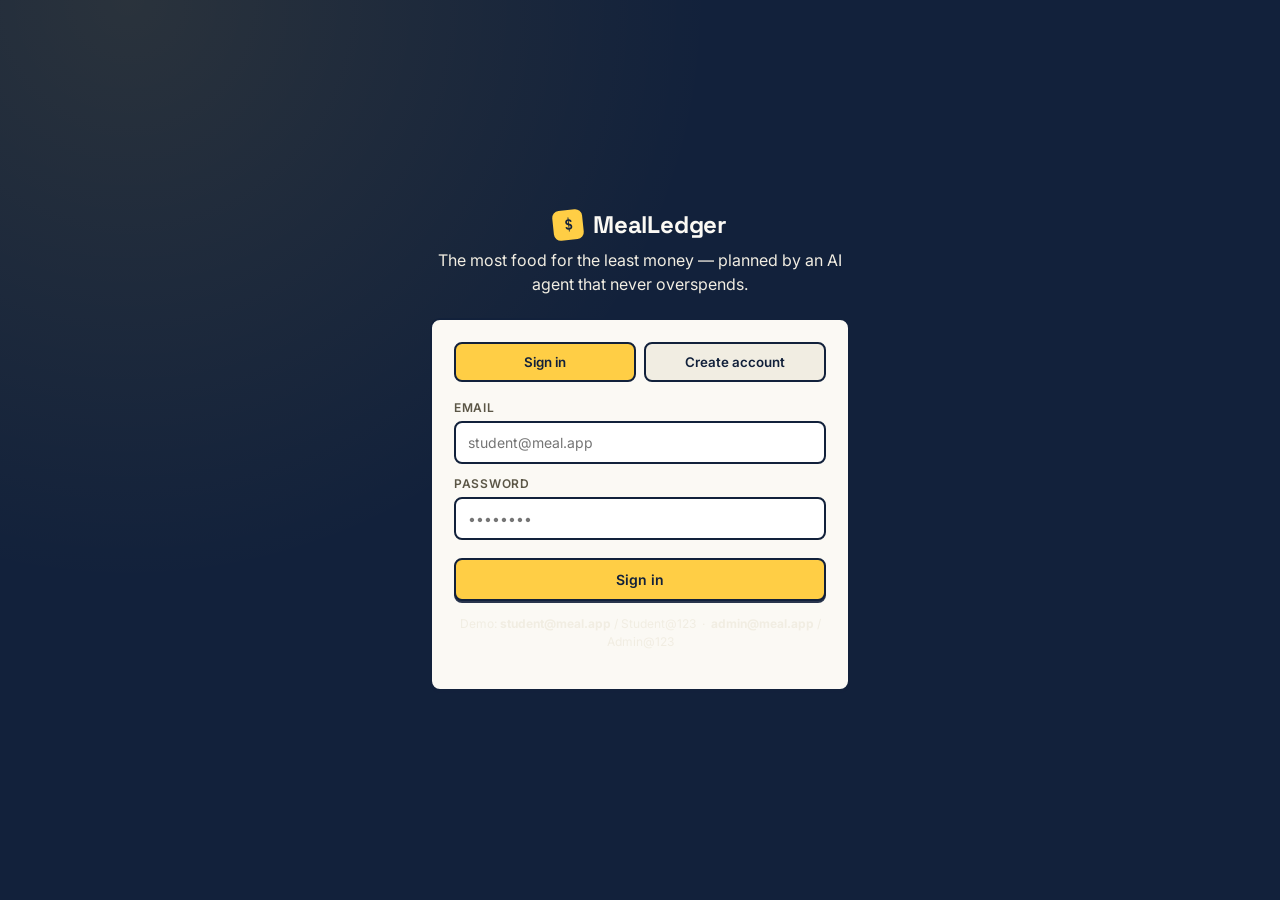
==== frontend/admin.html @ a13f93e9 "Initialize the project" ====
<!DOCTYPE html>
<html lang="en">
<head>
<meta charset="UTF-8">
<meta name="viewport" content="width=device-width, initial-scale=1.0">
<title>Admin — MealLedger</title>
<link rel="stylesheet" href="css/style.css">
</head>
<body>
<div class="app-shell">
  <div class="topbar">
    <div class="brand"><span class="tag">$</span> MealLedger <span class="badge yellow" style="margin-left:8px;">Admin</span></div>
    <div class="topbar-right">
      <span class="user-chip" id="userChip">…</span>
      <button class="btn-ghost" id="logoutBtn">Log out</button>
    </div>
  </div>

  <div class="page">
    <span class="eyebrow">Admin console</span>
    <h1>System overview</h1>
    <p>Manage students, admins, and the food catalog that powers the AI recommendation engine.</p>

    <div class="nav-tabs">
      <a href="#overview" class="active" data-tab="overview">Overview</a>
      <a href="#users" data-tab="users">Users</a>
      <a href="#catalog" data-tab="catalog">Food Catalog</a>
    </div>

    <div id="errorBanner" class="error-banner"></div>

    <!-- OVERVIEW -->
    <section id="tab-overview">
      <div class="grid grid-3" id="statCards">
        <div class="price-tag"><div class="label">Students</div><div class="amount">—</div></div>
        <div class="price-tag"><div class="label">Total spend tracked</div><div class="amount">—</div></div>
        <div class="price-tag"><div class="label">Food catalog size</div><div class="amount">—</div></div>
      </div>
    </section>

    <!-- USERS -->
    <section id="tab-users" style="display:none;">
      <div class="card">
        <div class="section-head">
          <h2>All users</h2>
          <select id="roleFilter" style="width:auto;">
            <option value="">All roles</option>
            <option value="STUDENT">Students</option>
            <option value="ADMIN">Admins</option>
          </select>
        </div>
        <div id="userList"><div class="empty">Loading…</div></div>
      </div>
    </section>

    <!-- CATALOG -->
    <section id="tab-catalog" style="display:none;">
      <div class="card">
        <span class="eyebrow">Feeds the AI Engine</span>
        <h2>Add a food item</h2>
        <form id="foodForm">
          <div class="form-row">
            <div>
              <label for="fName">Name</label>
              <input id="fName" type="text" required>
            </div>
            <div>
              <label for="fCategory">Meal slot</label>
              <select id="fCategory">
                <option value="breakfast">Breakfast</option>
                <option value="lunch">Lunch</option>
                <option value="dinner">Dinner</option>
                <option value="snack">Snack</option>
              </select>
            </div>
          </div>
          <div class="form-row">
            <div>
              <label for="fPrice">Price ($)</label>
              <input id="fPrice" type="number" min="0" step="0.01" required>
            </div>
            <div>
              <label for="fCalories">Calories</label>
              <input id="fCalories" type="number" min="0" required>
            </div>
          </div>
          <label for="fTags">Dietary tags (comma-separated)</label>
          <input id="fTags" type="text" placeholder="vegetarian, vegan, halal">
          <button class="btn block" style="margin-top:14px;" type="submit">Add to catalog</button>
        </form>
      </div>

      <div class="card" style="margin-top:18px;">
        <h2>Catalog</h2>
        <div id="catalogList"><div class="empty">Loading…</div></div>
      </div>
    </section>
  </div>
</div>

<script src="js/api.js"></script>
<script>
  if (!requireAuth('ADMIN')) { throw new Error('redirecting'); }
  const user = Auth.getUser();
  document.getElementById('userChip').textContent = `${user.name} · Admin`;

  document.getElementById('logoutBtn').addEventListener('click', () => {
    Auth.clear();
    window.location.href = 'index.html';
  });

  const tabs = document.querySelectorAll('.nav-tabs a');
  tabs.forEach((t) => t.addEventListener('click', (e) => {
    e.preventDefault();
    tabs.forEach((x) => x.classList.remove('active'));
    t.classList.add('active');
    document.querySelectorAll('.page section').forEach((s) => { s.style.display = 'none'; });
    document.getElementById(`tab-${t.dataset.tab}`).style.display = 'block';
    if (t.dataset.tab === 'users') loadUsers();
    if (t.dataset.tab === 'catalog') loadCatalog();
  }));

  function escapeHtml(str) {
    const div = document.createElement('div');
    div.textContent = str == null ? '' : String(str);
    return div.innerHTML;
  }

  async function loadOverview() {
    try {
      const data = await Api.adminDashboard();
      const studentCount = (data.userCounts.find((u) => u.role === 'STUDENT') || {}).count || 0;
      const cards = document.querySelectorAll('#statCards .price-tag .amount');
      cards[0].textContent = studentCount;
      cards[1].textContent = money(data.totalStudentSpend);
      cards[2].textContent = data.foodCatalogSize;
    } catch (err) {
      showError('errorBanner', err.message);
    }
  }

  async function loadUsers() {
    const el = document.getElementById('userList');
    el.innerHTML = '<div class="empty">Loading…</div>';
    try {
      const role = document.getElementById('roleFilter').value;
      const { users } = await Api.adminUsers(role);
      if (!users.length) { el.innerHTML = '<div class="empty">No users found.</div>'; return; }
      el.innerHTML = users.map((u) => `
        <div class="meal-item">
          <div>
            <div class="name">${escapeHtml(u.name)} <span class="badge" style="margin-left:6px;">${u.role}</span></div>
            <div class="meta">${escapeHtml(u.email)}${u.role === 'STUDENT' ? ` · budget ${money(u.budgetLimit)} · ${escapeHtml(u.dietaryPreference || 'none')}` : ''}</div>
          </div>
          <button class="btn danger" data-id="${u.userId}" style="padding:6px 12px; font-size:12px;">Remove</button>
        </div>`).join('');
      el.querySelectorAll('button[data-id]').forEach((btn) => {
        btn.addEventListener('click', async () => {
          if (!confirm('Remove this user? This cannot be undone.')) return;
          try {
            await Api.adminDeleteUser(btn.dataset.id);
            showToast('User removed.');
            loadUsers();
            loadOverview();
          } catch (err) {
            showError('errorBanner', err.message);
          }
        });
      });
    } catch (err) {
      showError('errorBanner', err.message);
    }
  }
  document.getElementById('roleFilter').addEventListener('change', loadUsers);

  async function loadCatalog() {
    const el = document.getElementById('catalogList');
    el.innerHTML = '<div class="empty">Loading…</div>';
    try {
      const { foodItems } = await Api.adminListFoodItems();
      if (!foodItems.length) { el.innerHTML = '<div class="empty">No food items yet.</div>'; return; }
      el.innerHTML = foodItems.map((f) => `
        <div class="meal-item">
          <div>
            <div class="name">${escapeHtml(f.name)} <span class="badge" style="margin-left:6px;">${f.category}</span></div>
            <div class="meta">${f.calories} kcal · ${(f.dietaryTags || []).join(', ') || 'no tags'}</div>
          </div>
          <div style="display:flex; align-items:center; gap:8px;">
            <span class="price">${money(f.price)}</span>
            <button class="btn danger" data-id="${f.itemId}" style="padding:6px 12px; font-size:12px;">Delete</button>
          </div>
        </div>`).join('');
      el.querySelectorAll('button[data-id]').forEach((btn) => {
        btn.addEventListener('click', async () => {
          if (!confirm('Delete this food item from the catalog?')) return;
          try {
            await Api.adminDeleteFoodItem(btn.dataset.id);
            showToast('Food item removed.');
            loadCatalog();
            loadOverview();
          } catch (err) {
            showError('errorBanner', err.message);
          }
        });
      });
    } catch (err) {
      showError('errorBanner', err.message);
    }
  }

  document.getElementById('foodForm').addEventListener('submit', async (e) => {
    e.preventDefault();
    showError('errorBanner', null);
    try {
      const tags = document.getElementById('fTags').value
        .split(',').map((t) => t.trim()).filter(Boolean);
      await Api.adminCreateFoodItem({
        name: document.getElementById('fName').value.trim(),
        price: Number(document.getElementById('fPrice').value),
        calories: Number(document.getElementById('fCalories').value),
        category: document.getElementById('fCategory').value,
        dietaryTags: tags,
      });
      document.getElementById('foodForm').reset();
      showToast('Food item added.');
      loadCatalog();
      loadOverview();
    } catch (err) {
      showError('errorBanner', err.message);
    }
  });

  loadOverview();
</script>
</body>
</html>
---- frontend/css/style.css ----
/* =========================================================
   Student Meal & Budget Planner — Design System
   Theme: "Price Tag Ledger" — grocery price-tags + receipt
   ticker tape, built around the actual subject matter: cheap
   eats and tight budgets.
   ========================================================= */

@import url('https://fonts.googleapis.com/css2?family=Space+Grotesk:wght@500;600;700&family=Inter:wght@400;500;600&family=JetBrains+Mono:wght@500;700&display=swap');

:root{
  --ink:        #12213B;
  --ink-soft:   #2A3B5C;
  --paper:      #FBF9F4;
  --paper-dim:  #F1EDE2;
  --yellow:     #FFCE45;
  --yellow-dk:  #E8AE12;
  --green:      #0E9F6E;
  --green-dim:  #D9F2E6;
  --red:        #E14B4B;
  --red-dim:    #FBE3E3;
  --line:       #D9D3C2;
  --shadow:     0 2px 0 rgba(18,33,59,0.9);
  --shadow-lg:  0 6px 0 rgba(18,33,59,0.9);
  --radius:     10px;
  --font-display: 'Space Grotesk', sans-serif;
  --font-body:    'Inter', sans-serif;
  --font-mono:    'JetBrains Mono', monospace;
}

*{ box-sizing: border-box; }
html,body{ height:100%; }
body{
  margin:0;
  font-family: var(--font-body);
  background: var(--ink);
  color: var(--ink);
  -webkit-font-smoothing: antialiased;
}

/* ---------- layout shell ---------- */
.app-shell{
  min-height:100vh;
  background:
    radial-gradient(circle at 10% 0%, rgba(255,206,69,0.10), transparent 40%),
    var(--ink);
}

.topbar{
  display:flex; align-items:center; justify-content:space-between;
  padding: 18px 28px;
  border-bottom: 1px solid rgba(255,255,255,0.08);
}
.brand{
  display:flex; align-items:center; gap:10px;
  font-family: var(--font-display);
  font-weight:700; font-size:19px; color: var(--paper);
  letter-spacing:-0.01em;
}
.brand .tag{
  display:inline-flex; align-items:center; justify-content:center;
  width:30px;height:30px; border-radius:7px;
  background: var(--yellow); color: var(--ink);
  font-family: var(--font-mono); font-weight:700; font-size:14px;
  transform: rotate(-6deg);
}
.topbar-right{ display:flex; align-items:center; gap:14px; }
.user-chip{
  font-family: var(--font-mono); font-size:13px; color: var(--paper-dim);
  background: rgba(255,255,255,0.06);
  padding:7px 12px; border-radius:20px;
}
.btn-ghost{
  background:transparent; border:1px solid rgba(255,255,255,0.25);
  color: var(--paper); padding:8px 14px; border-radius:20px;
  font-family: var(--font-body); font-size:13px; font-weight:600;
  cursor:pointer;
}
.btn-ghost:hover{ border-color: var(--yellow); color: var(--yellow); }

.page{
  max-width: 1080px; margin: 0 auto; padding: 32px 24px 80px;
}

/* ---------- typography ---------- */
h1,h2,h3{ font-family: var(--font-display); color: var(--paper); margin:0 0 6px; }
h1{ font-size:30px; letter-spacing:-0.01em; }
h2{ font-size:20px; }
p{ color: var(--paper-dim); line-height:1.5; margin:0 0 16px; }
.eyebrow{
  font-family: var(--font-mono); font-size:11px; letter-spacing:0.14em;
  text-transform:uppercase; color: var(--yellow); margin-bottom:8px; display:block;
}

/* ---------- cards (price-tag style) ---------- */
.card{
  background: var(--paper);
  border-radius: var(--radius);
  padding: 22px;
  box-shadow: var(--shadow);
  border: 2px solid var(--ink);
  position:relative;
}
.card + .card{ margin-top:18px; }
.grid{ display:grid; gap:18px; }
.grid-2{ grid-template-columns: 1fr 1fr; }
.grid-3{ grid-template-columns: repeat(3, 1fr); }
@media (max-width: 780px){
  .grid-2, .grid-3{ grid-template-columns: 1fr; }
}

/* price tag corner notch */
.price-tag{
  position:relative;
  background: var(--paper);
  border:2px solid var(--ink);
  border-radius: var(--radius);
  padding: 18px 18px 16px;
  box-shadow: var(--shadow);
}
.price-tag::before{
  content:'';
  position:absolute; top:14px; right:-8px;
  width:14px;height:14px; border-radius:50%;
  background: var(--ink); border:2px solid var(--paper);
}
.price-tag .amount{
  font-family: var(--font-mono); font-weight:700; font-size:26px; color: var(--ink);
}
.price-tag .label{
  font-size:12px; color:#5b5646; text-transform:uppercase; letter-spacing:0.08em;
  font-weight:600; margin-top:2px;
}

/* ---------- ticket / receipt strip (signature element) ---------- */
.ticket{
  background: var(--paper);
  border-radius: var(--radius);
  border: 2px solid var(--ink);
  padding: 20px 22px;
  box-shadow: var(--shadow-lg);
  position: relative;
}
.ticket::after{
  content:'';
  position:absolute; left:0; right:0; bottom:-11px;
  height:22px;
  background:
    radial-gradient(circle at 10px 0, transparent 9px, var(--ink) 9.5px) top/22px 22px repeat-x;
}
.ticket-row{
  display:flex; justify-content:space-between; align-items:center;
  font-family: var(--font-mono); font-size:14px; color: var(--ink);
  padding:6px 0; border-bottom: 1px dashed var(--line);
}
.ticket-row:last-child{ border-bottom:none; }
.ticket-row .k{ color:#6b6656; }
.ticket-row .v{ font-weight:700; }
.ticket-total{
  display:flex; justify-content:space-between; align-items:baseline;
  margin-top:10px; padding-top:10px; border-top:2px solid var(--ink);
  font-family: var(--font-mono);
}
.ticket-total .k{ font-size:13px; text-transform:uppercase; letter-spacing:0.08em; color:#6b6656; }
.ticket-total .v{ font-size:24px; font-weight:700; color: var(--ink); }

/* budget gauge */
.gauge{
  height:14px; border-radius:8px; background: var(--paper-dim);
  border: 2px solid var(--ink); overflow:hidden; margin: 10px 0 4px;
}
.gauge-fill{ height:100%; background: var(--green); transition: width .4s ease; }
.gauge-fill.warn{ background: var(--yellow-dk); }
.gauge-fill.danger{ background: var(--red); }

/* ---------- buttons / forms ---------- */
.btn{
  font-family: var(--font-body); font-weight:600; font-size:14px;
  padding: 11px 20px; border-radius: 8px; border: 2px solid var(--ink);
  background: var(--yellow); color: var(--ink); cursor:pointer;
  box-shadow: var(--shadow);
}
.btn:hover{ transform: translateY(1px); box-shadow: 0 1px 0 rgba(18,33,59,0.9); }
.btn:active{ transform: translateY(2px); box-shadow:none; }
.btn.secondary{ background: var(--paper); }
.btn.danger{ background: var(--red); color:#fff; }
.btn.block{ width:100%; }
.btn:disabled{ opacity:.5; cursor:not-allowed; }

label{ display:block; font-size:12px; font-weight:600; color:#5b5646; margin: 12px 0 6px; text-transform:uppercase; letter-spacing:0.06em; }
input, select, textarea{
  width:100%; padding:11px 12px; border-radius:8px; border:2px solid var(--ink);
  font-family: var(--font-body); font-size:14px; background:#fff; color: var(--ink);
}
input:focus, select:focus, textarea:focus{ outline:3px solid var(--yellow); outline-offset:1px; }

.form-row{ display:flex; gap:12px; }
.form-row > *{ flex:1; }

/* ---------- misc ---------- */
.badge{
  display:inline-flex; align-items:center; font-family: var(--font-mono);
  font-size:11px; font-weight:700; padding:3px 9px; border-radius:12px;
  background: var(--paper-dim); border:1px solid var(--line); color:#5b5646;
  text-transform:uppercase;
}
.badge.green{ background: var(--green-dim); color:#0a6b4a; border-color:transparent; }
.badge.yellow{ background: #FFF3D2; color:#7a5b06; border-color:transparent; }

.meal-item{
  display:flex; justify-content:space-between; align-items:center;
  padding:10px 0; border-bottom:1px dashed var(--line);
}
.meal-item:last-child{ border-bottom:none; }
.meal-item .name{ font-weight:600; color: var(--ink); }
.meal-item .meta{ font-size:12px; color:#6b6656; font-family:var(--font-mono); }
.meal-item .price{ font-family: var(--font-mono); font-weight:700; color: var(--ink); }

.empty{
  text-align:center; padding: 30px 10px; color:#6b6656;
  font-family: var(--font-mono); font-size:13px;
}

.error-banner{
  background: var(--red-dim); border:2px solid var(--red); color:#8a1f1f;
  padding:10px 14px; border-radius:8px; font-size:13px; margin-bottom:14px;
  font-weight:600; display:none;
}
.error-banner.show{ display:block; }

.toast{
  position: fixed; bottom: 24px; right: 24px;
  background: var(--ink); color: var(--paper);
  border: 2px solid var(--yellow);
  padding: 12px 18px; border-radius: 8px;
  font-family: var(--font-mono); font-size:13px;
  box-shadow: var(--shadow-lg);
  transform: translateY(20px); opacity:0; pointer-events:none;
  transition: all .25s ease;
  max-width: 320px; z-index: 999;
}
.toast.show{ transform: translateY(0); opacity:1; }

.auth-wrap{
  min-height:100vh; display:flex; align-items:center; justify-content:center;
  padding: 24px;
}
.auth-card{ width:100%; max-width:420px; }
.auth-tabs{ display:flex; gap:8px; margin-bottom:18px; }
.auth-tabs button{
  flex:1; padding:10px; border-radius:8px; border:2px solid var(--ink);
  background: var(--paper-dim); font-family: var(--font-body); font-weight:600;
  cursor:pointer; color:var(--ink);
}
.auth-tabs button.active{ background: var(--yellow); }

.nav-tabs{ display:flex; gap:8px; margin-bottom: 22px; flex-wrap:wrap; }
.nav-tabs a{
  text-decoration:none; font-family: var(--font-mono); font-size:12px;
  padding:8px 14px; border-radius:20px; color: var(--paper-dim);
  border:1px solid rgba(255,255,255,0.18);
}
.nav-tabs a.active{ background: var(--yellow); color: var(--ink); border-color: transparent; font-weight:700; }

.section-head{ display:flex; justify-content:space-between; align-items:flex-end; margin-bottom:14px; }

.spinner{
  width:16px; height:16px; border-radius:50%;
  border:2px solid rgba(18,33,59,0.25); border-top-color: var(--ink);
  animation: spin .7s linear infinite; display:inline-block; vertical-align:-3px; margin-right:6px;
}
@keyframes spin{ to{ transform: rotate(360deg); } }
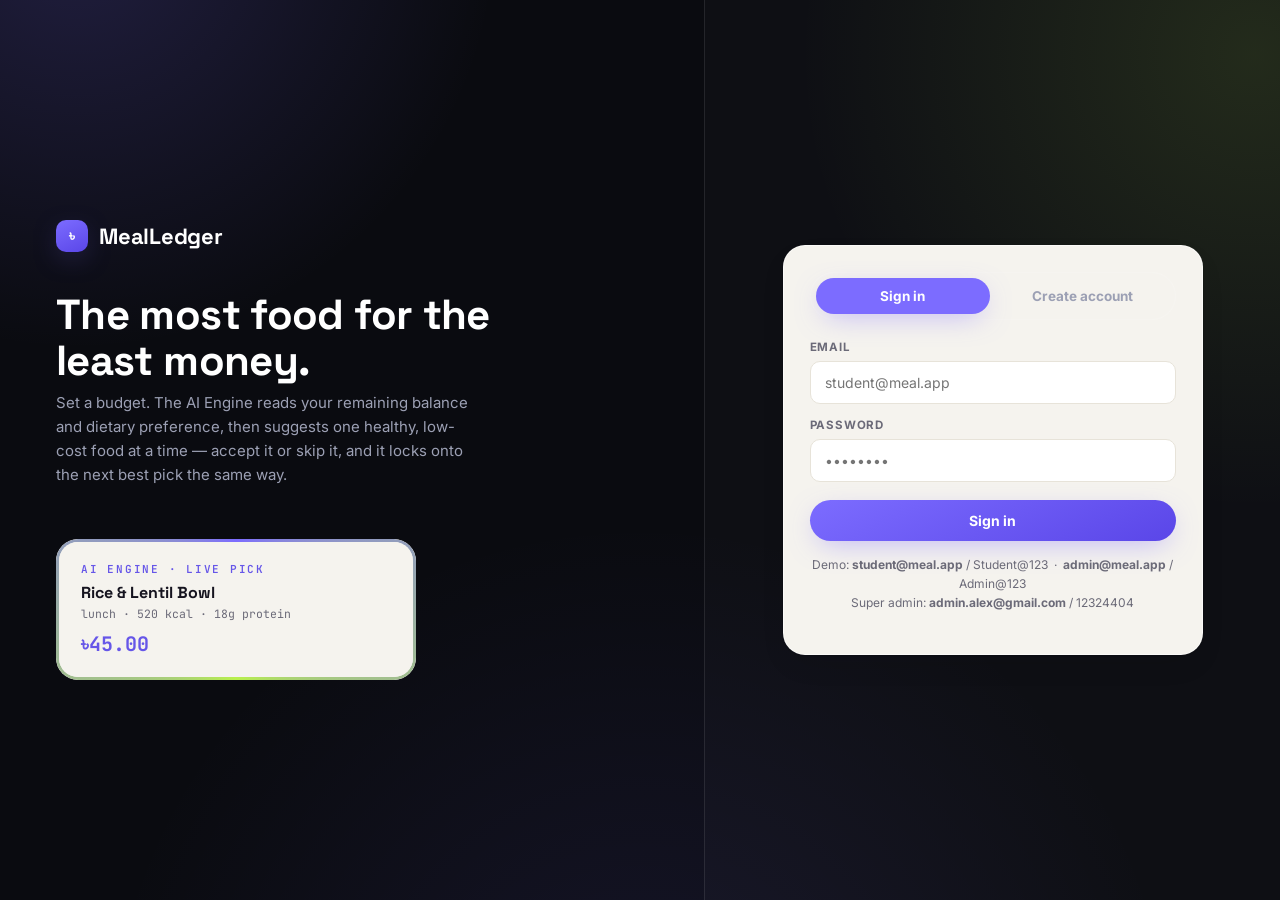
==== commit 3d3c612a: "update the frontend" ====
--- a/frontend/admin.html
+++ b/frontend/admin.html
@@ -9,7 +9,7 @@
 <body>
 <div class="app-shell">
   <div class="topbar">
-    <div class="brand"><span class="tag">$</span> MealLedger <span class="badge yellow" style="margin-left:8px;">Admin</span></div>
+    <div class="brand"><span class="tag">৳</span> MealLedger <span class="badge yellow" style="margin-left:8px;">Admin</span></div>
     <div class="topbar-right">
       <span class="user-chip" id="userChip">…</span>
       <button class="btn-ghost" id="logoutBtn">Log out</button>
@@ -23,8 +23,10 @@
 
     <div class="nav-tabs">
       <a href="#overview" class="active" data-tab="overview">Overview</a>
+      <a href="#approvals" data-tab="approvals">Approvals <span class="badge yellow" id="pendingBadge" style="display:none;"></span></a>
       <a href="#users" data-tab="users">Users</a>
       <a href="#catalog" data-tab="catalog">Food Catalog</a>
+      <a href="#mealplans" data-tab="mealplans">Meal Plans</a>
     </div>
 
     <div id="errorBanner" class="error-banner"></div>
@@ -35,6 +37,25 @@
         <div class="price-tag"><div class="label">Students</div><div class="amount">—</div></div>
         <div class="price-tag"><div class="label">Total spend tracked</div><div class="amount">—</div></div>
         <div class="price-tag"><div class="label">Food catalog size</div><div class="amount">—</div></div>
+      </div>
+      <div class="grid grid-2" style="margin-top:18px;">
+        <div class="price-tag"><div class="label">Meal plans saved</div><div class="amount" id="statMealPlans">—</div></div>
+        <div class="price-tag"><div class="label">Pending approvals</div><div class="amount" id="statPending">—</div></div>
+      </div>
+      <div class="card" style="margin-top:18px;">
+        <span class="eyebrow">Approval requests &amp; alerts</span>
+        <h2>Recent notifications</h2>
+        <div id="adminNotifList"><div class="empty">Loading…</div></div>
+      </div>
+    </section>
+
+    <!-- APPROVALS -->
+    <section id="tab-approvals" style="display:none;">
+      <div class="card">
+        <span class="eyebrow">Account approval</span>
+        <h2>Pending signups</h2>
+        <p id="approvalsNote">Approve or reject new Student and Admin accounts before they can sign in.</p>
+        <div id="approvalsList"><div class="empty">Loading…</div></div>
       </div>
     </section>
 
@@ -95,6 +116,16 @@
         <div id="catalogList"><div class="empty">Loading…</div></div>
       </div>
     </section>
+
+    <!-- MEAL PLANS -->
+    <section id="tab-mealplans" style="display:none;">
+      <div class="card">
+        <span class="eyebrow">Admin—MealPlan</span>
+        <h2>All saved meal plans</h2>
+        <p>System-wide visibility into every meal plan students have built with the AI Engine, most recent first.</p>
+        <div id="mealPlansList"><div class="empty">Loading…</div></div>
+      </div>
+    </section>
   </div>
 </div>
 
@@ -118,6 +149,7 @@
     document.getElementById(`tab-${t.dataset.tab}`).style.display = 'block';
     if (t.dataset.tab === 'users') loadUsers();
     if (t.dataset.tab === 'catalog') loadCatalog();
+    if (t.dataset.tab === 'mealplans') loadMealPlans();
   }));
 
   function escapeHtml(str) {
@@ -129,11 +161,33 @@
   async function loadOverview() {
     try {
       const data = await Api.adminDashboard();
-      const studentCount = (data.userCounts.find((u) => u.role === 'STUDENT') || {}).count || 0;
       const cards = document.querySelectorAll('#statCards .price-tag .amount');
-      cards[0].textContent = studentCount;
+      cards[0].textContent = data.studentCount;
       cards[1].textContent = money(data.totalStudentSpend);
       cards[2].textContent = data.foodCatalogSize;
+      document.getElementById('statMealPlans').textContent = data.mealPlanCount;
+      document.getElementById('statPending').textContent = data.pendingApprovals;
+      const pendingBadge = document.getElementById('pendingBadge');
+      if (data.pendingApprovals > 0) {
+        pendingBadge.textContent = data.pendingApprovals;
+        pendingBadge.style.display = 'inline-flex';
+      } else {
+        pendingBadge.style.display = 'none';
+      }
+    } catch (err) {
+      showError('errorBanner', err.message);
+    }
+    try {
+      const { notifications } = await Api.adminNotifications();
+      const el = document.getElementById('adminNotifList');
+      if (!notifications.length) { el.innerHTML = '<div class="empty">No notifications yet.</div>'; return; }
+      el.innerHTML = notifications.slice(0, 10).map((n) => `
+        <div class="meal-item">
+          <div>
+            <div class="name">${escapeHtml(n.message)}</div>
+            <span class="meta">${new Date(n.createdAt).toLocaleString()}</span>
+          </div>
+        </div>`).join('');
     } catch (err) {
       showError('errorBanner', err.message);
     }
@@ -230,6 +284,25 @@
     }
   });
 
+  async function loadMealPlans() {
+    const el = document.getElementById('mealPlansList');
+    el.innerHTML = '<div class="empty">Loading…</div>';
+    try {
+      const { mealPlans } = await Api.adminListMealPlans();
+      if (!mealPlans.length) { el.innerHTML = '<div class="empty">No meal plans saved yet.</div>'; return; }
+      el.innerHTML = mealPlans.map((p) => `
+        <div class="meal-item">
+          <div>
+            <div class="name">${escapeHtml(p.studentName)} <span class="badge" style="margin-left:6px;">${new Date(p.planDate).toLocaleDateString()}</span></div>
+            <div class="meta">${escapeHtml(p.studentEmail)} · ${Number(p.totalCalories)} kcal</div>
+          </div>
+          <span class="price">${money(p.totalCost)}</span>
+        </div>`).join('');
+    } catch (err) {
+      showError('errorBanner', err.message);
+    }
+  }
+
   loadOverview();
 </script>
 </body>
--- a/frontend/css/style.css
+++ b/frontend/css/style.css
@@ -1,30 +1,59 @@
 /* =========================================================
-   Student Meal & Budget Planner — Design System
-   Theme: "Price Tag Ledger" — grocery price-tags + receipt
-   ticker tape, built around the actual subject matter: cheap
-   eats and tight budgets.
+   Student Meal & Budget Planner — Design System v3 "Signal"
+   Theme: an AI food agent reading a live signal off your
+   budget and the catalog, then locking onto the best pick.
+   Deep near-black base, warm paper content cards, a violet
+   "AI signal" accent paired with a lime "fresh/positive"
+   accent (deliberately not the terracotta/cream or single
+   acid-accent defaults). Signature: the AI suggestion card's
+   animated scanning ring — a rotating gradient border that
+   represents the engine actively evaluating the catalog,
+   settling into a steady glow once it locks onto a pick.
    ========================================================= */
 
-@import url('https://fonts.googleapis.com/css2?family=Space+Grotesk:wght@500;600;700&family=Inter:wght@400;500;600&family=JetBrains+Mono:wght@500;700&display=swap');
+@import url('https://fonts.googleapis.com/css2?family=Space+Grotesk:wght@500;600;700&family=Inter:wght@400;500;600;700;800&family=JetBrains+Mono:wght@500;600;700&display=swap');
 
 :root{
-  --ink:        #12213B;
-  --ink-soft:   #2A3B5C;
-  --paper:      #FBF9F4;
-  --paper-dim:  #F1EDE2;
-  --yellow:     #FFCE45;
-  --yellow-dk:  #E8AE12;
-  --green:      #0E9F6E;
-  --green-dim:  #D9F2E6;
-  --red:        #E14B4B;
-  --red-dim:    #FBE3E3;
-  --line:       #D9D3C2;
-  --shadow:     0 2px 0 rgba(18,33,59,0.9);
-  --shadow-lg:  0 6px 0 rgba(18,33,59,0.9);
-  --radius:     10px;
+  --void:       #0A0B10;
+  --void-raise: #14151E;
+  --void-raise2:#1C1E2A;
+  --void-line:  rgba(255,255,255,0.09);
+
+  --paper:      #F5F3EE;
+  --paper-dim:  #E7E3D9;
+  --ink-text:   #16141F;
+  --text-muted: #6B6A78;
+
+  --violet:      #7C6CFF;
+  --violet-dim:  #7C6CFF22;
+  --violet-text: #6656E8;
+  --lime:        #B8F04C;
+  --lime-dim:    #B8F04C22;
+  --lime-text:   #5A8A0E;
+  --coral:       #FF6B6B;
+  --coral-dim:   #FF6B6B22;
+  --amber:       #F2A93B;
+  --amber-dim:   #F2A93B22;
+  --red:         #E5484D;
+  --red-dim:     #E5484D22;
+
+  --fog:        #9CA0B4;
+
+  --radius-sm:  10px;
+  --radius:     16px;
+  --radius-lg:  22px;
+
+  --shadow-card:  0 1px 2px rgba(8,7,16,0.04), 0 12px 32px -12px rgba(8,7,16,0.18);
+  --shadow-raise: 0 1px 2px rgba(8,7,16,0.05), 0 24px 48px -18px rgba(8,7,16,0.28);
+  --shadow-glow-violet: 0 8px 28px -8px rgba(124,108,255,0.5);
+  --shadow-glow-lime:   0 8px 24px -8px rgba(184,240,76,0.35);
+  --shadow-glow-coral:  0 8px 28px -8px rgba(255,107,107,0.4);
+
   --font-display: 'Space Grotesk', sans-serif;
   --font-body:    'Inter', sans-serif;
   --font-mono:    'JetBrains Mono', monospace;
+
+  --ease: cubic-bezier(0.16, 1, 0.3, 1);
 }
 
 *{ box-sizing: border-box; }
@@ -32,73 +61,117 @@
 body{
   margin:0;
   font-family: var(--font-body);
-  background: var(--ink);
-  color: var(--ink);
+  background: var(--void);
+  color: var(--ink-text);
   -webkit-font-smoothing: antialiased;
-}
+  -moz-osx-font-smoothing: grayscale;
+}
+
+::selection{ background: var(--violet); color:#fff; }
 
 /* ---------- layout shell ---------- */
 .app-shell{
   min-height:100vh;
+  position: relative;
+  overflow-x: hidden;
+}
+.app-shell::before{
+  content:'';
+  position: fixed;
+  inset: 0;
+  z-index: 0;
+  pointer-events: none;
   background:
-    radial-gradient(circle at 10% 0%, rgba(255,206,69,0.10), transparent 40%),
-    var(--ink);
-}
+    radial-gradient(680px circle at 6% -8%, rgba(124,108,255,0.20), transparent 62%),
+    radial-gradient(760px circle at 98% 6%, rgba(184,240,76,0.12), transparent 60%),
+    radial-gradient(900px circle at 50% 118%, rgba(124,108,255,0.10), transparent 60%),
+    var(--void);
+}
+.app-shell > *{ position: relative; z-index: 1; }
 
 .topbar{
   display:flex; align-items:center; justify-content:space-between;
-  padding: 18px 28px;
-  border-bottom: 1px solid rgba(255,255,255,0.08);
+  padding: 20px 32px;
+  border-bottom: 1px solid var(--void-line);
+  backdrop-filter: blur(16px);
+  background: rgba(10,11,16,0.6);
+  position: sticky; top:0; z-index: 20;
 }
 .brand{
-  display:flex; align-items:center; gap:10px;
-  font-family: var(--font-display);
-  font-weight:700; font-size:19px; color: var(--paper);
-  letter-spacing:-0.01em;
+  display:flex; align-items:center; gap:11px;
+  font-family: var(--font-display); font-weight:700; font-size:19px;
+  color:#fff; letter-spacing:-0.01em;
 }
 .brand .tag{
   display:inline-flex; align-items:center; justify-content:center;
-  width:30px;height:30px; border-radius:7px;
-  background: var(--yellow); color: var(--ink);
-  font-family: var(--font-mono); font-weight:700; font-size:14px;
-  transform: rotate(-6deg);
+  width:32px;height:32px; border-radius:10px;
+  background: linear-gradient(155deg, var(--violet), #5A46E8);
+  color:#fff;
+  font-family: var(--font-mono); font-weight:700; font-size:15px;
+  box-shadow: var(--shadow-glow-violet);
 }
 .topbar-right{ display:flex; align-items:center; gap:14px; }
 .user-chip{
-  font-family: var(--font-mono); font-size:13px; color: var(--paper-dim);
+  font-family: var(--font-mono); font-size:12.5px; color: #C9CEDB;
   background: rgba(255,255,255,0.06);
-  padding:7px 12px; border-radius:20px;
+  border: 1px solid var(--void-line);
+  padding:8px 14px; border-radius:999px;
 }
 .btn-ghost{
-  background:transparent; border:1px solid rgba(255,255,255,0.25);
-  color: var(--paper); padding:8px 14px; border-radius:20px;
+  background: rgba(255,255,255,0.04);
+  border:1px solid var(--void-line);
+  color: #fff; padding:9px 16px; border-radius:999px;
   font-family: var(--font-body); font-size:13px; font-weight:600;
   cursor:pointer;
-}
-.btn-ghost:hover{ border-color: var(--yellow); color: var(--yellow); }
+  transition: border-color .2s var(--ease), background .2s var(--ease), color .2s var(--ease);
+}
+.btn-ghost:hover{ border-color: var(--violet); color: #C9C1FF; background: rgba(124,108,255,0.1); }
+/* .btn-ghost also appears as a secondary action inside light cards (e.g. "Skip, suggest
+   another") — its dark-topbar styling (white text) is invisible there, so restyle for that context. */
+.card .btn-ghost, .ticket .btn-ghost{
+  color: var(--ink-text);
+  border-color: var(--paper-dim);
+  background: rgba(0,0,0,0.035);
+}
+.card .btn-ghost:hover, .ticket .btn-ghost:hover{
+  border-color: var(--violet); color: var(--violet-text); background: var(--violet-dim);
+}
 
 .page{
-  max-width: 1080px; margin: 0 auto; padding: 32px 24px 80px;
-}
+  max-width: 1080px; margin: 0 auto; padding: 40px 24px 96px;
+  animation: page-in .5s var(--ease) both;
+}
+@keyframes page-in{ from{ opacity:0; transform: translateY(6px); } to{ opacity:1; transform: translateY(0); } }
 
 /* ---------- typography ---------- */
-h1,h2,h3{ font-family: var(--font-display); color: var(--paper); margin:0 0 6px; }
-h1{ font-size:30px; letter-spacing:-0.01em; }
-h2{ font-size:20px; }
-p{ color: var(--paper-dim); line-height:1.5; margin:0 0 16px; }
+h1,h2,h3{ font-family: var(--font-display); color: #fff; margin:0 0 8px; letter-spacing:-0.015em; }
+h1{ font-size:33px; font-weight:700; }
+h2{ font-size:19px; font-weight:600; }
+p{ color: var(--fog); line-height:1.6; margin:0 0 16px; }
+.card p, .price-tag p{ color: var(--text-muted); }
+/* Headings inside light "paper" surfaces need dark text, not the page's white default */
+.card h1, .card h2, .card h3,
+.ticket h1, .ticket h2, .ticket h3,
+.price-tag h1, .price-tag h2, .price-tag h3,
+.signal-card h1, .signal-card h2, .signal-card h3{
+  color: var(--ink-text);
+}
 .eyebrow{
-  font-family: var(--font-mono); font-size:11px; letter-spacing:0.14em;
-  text-transform:uppercase; color: var(--yellow); margin-bottom:8px; display:block;
-}
-
-/* ---------- cards (price-tag style) ---------- */
+  font-family: var(--font-mono); font-size:11px; letter-spacing:0.16em;
+  text-transform:uppercase; color: var(--violet-text); margin-bottom:9px; display:block;
+  font-weight: 600;
+}
+
+/* ---------- cards ---------- */
 .card{
   background: var(--paper);
-  border-radius: var(--radius);
-  padding: 22px;
-  box-shadow: var(--shadow);
-  border: 2px solid var(--ink);
+  border-radius: var(--radius-lg);
+  padding: 26px;
+  box-shadow: var(--shadow-card);
+  border: 1px solid rgba(255,255,255,0.6);
   position:relative;
+  color: var(--ink-text);
+  transition: box-shadow .25s var(--ease), transform .25s var(--ease);
 }
 .card + .card{ margin-top:18px; }
 .grid{ display:grid; gap:18px; }
@@ -108,90 +181,108 @@
   .grid-2, .grid-3{ grid-template-columns: 1fr; }
 }
 
-/* price tag corner notch */
+/* stat / price tag */
 .price-tag{
   position:relative;
   background: var(--paper);
-  border:2px solid var(--ink);
+  border: 1px solid rgba(255,255,255,0.6);
   border-radius: var(--radius);
-  padding: 18px 18px 16px;
-  box-shadow: var(--shadow);
+  padding: 20px 20px 18px;
+  box-shadow: var(--shadow-card);
+  overflow: hidden;
 }
 .price-tag::before{
   content:'';
-  position:absolute; top:14px; right:-8px;
-  width:14px;height:14px; border-radius:50%;
-  background: var(--ink); border:2px solid var(--paper);
+  position:absolute; top:0; left:0; right:0; height:3px;
+  background: linear-gradient(90deg, var(--violet), var(--lime));
+  opacity: .85;
 }
 .price-tag .amount{
-  font-family: var(--font-mono); font-weight:700; font-size:26px; color: var(--ink);
+  font-family: var(--font-mono); font-weight:700; font-size:27px; color: var(--ink-text);
+  letter-spacing: -0.01em;
 }
 .price-tag .label{
-  font-size:12px; color:#5b5646; text-transform:uppercase; letter-spacing:0.08em;
-  font-weight:600; margin-top:2px;
-}
-
-/* ---------- ticket / receipt strip (signature element) ---------- */
+  font-size:11.5px; color: var(--text-muted); text-transform:uppercase; letter-spacing:0.08em;
+  font-weight:600; margin-top:4px;
+}
+
+/* ---------- digital receipt (ticket) ---------- */
 .ticket{
-  background: var(--paper);
-  border-radius: var(--radius);
-  border: 2px solid var(--ink);
-  padding: 20px 22px;
-  box-shadow: var(--shadow-lg);
+  background: linear-gradient(180deg, #FCFBF8, var(--paper));
+  border-radius: var(--radius-lg);
+  border: 1px solid rgba(255,255,255,0.7);
+  padding: 24px 26px;
+  box-shadow: var(--shadow-raise);
   position: relative;
-}
-.ticket::after{
+  overflow: hidden;
+}
+.ticket::before{
   content:'';
-  position:absolute; left:0; right:0; bottom:-11px;
-  height:22px;
-  background:
-    radial-gradient(circle at 10px 0, transparent 9px, var(--ink) 9.5px) top/22px 22px repeat-x;
+  position:absolute; top:0; left:0; right:0; height:4px;
+  background: linear-gradient(90deg, var(--violet), var(--lime));
 }
 .ticket-row{
   display:flex; justify-content:space-between; align-items:center;
-  font-family: var(--font-mono); font-size:14px; color: var(--ink);
-  padding:6px 0; border-bottom: 1px dashed var(--line);
+  font-family: var(--font-mono); font-size:13.5px; color: var(--ink-text);
+  padding:8px 0; border-bottom: 1px dashed var(--paper-dim);
 }
 .ticket-row:last-child{ border-bottom:none; }
-.ticket-row .k{ color:#6b6656; }
+.ticket-row .k{ color: var(--text-muted); font-weight: 500; }
 .ticket-row .v{ font-weight:700; }
 .ticket-total{
   display:flex; justify-content:space-between; align-items:baseline;
-  margin-top:10px; padding-top:10px; border-top:2px solid var(--ink);
+  margin-top:12px; padding-top:14px; border-top:1.5px solid var(--ink-text);
   font-family: var(--font-mono);
 }
-.ticket-total .k{ font-size:13px; text-transform:uppercase; letter-spacing:0.08em; color:#6b6656; }
-.ticket-total .v{ font-size:24px; font-weight:700; color: var(--ink); }
+.ticket-total .k{ font-size:12px; text-transform:uppercase; letter-spacing:0.09em; color: var(--text-muted); font-weight:600; }
+.ticket-total .v{ font-size:26px; font-weight:700; color: var(--violet-text); }
 
 /* budget gauge */
 .gauge{
-  height:14px; border-radius:8px; background: var(--paper-dim);
-  border: 2px solid var(--ink); overflow:hidden; margin: 10px 0 4px;
-}
-.gauge-fill{ height:100%; background: var(--green); transition: width .4s ease; }
-.gauge-fill.warn{ background: var(--yellow-dk); }
-.gauge-fill.danger{ background: var(--red); }
+  height:12px; border-radius:999px; background: var(--paper-dim);
+  overflow:hidden; margin: 12px 0 4px;
+  box-shadow: inset 0 1px 2px rgba(0,0,0,0.06);
+}
+.gauge-fill{
+  height:100%; border-radius:999px;
+  background: linear-gradient(90deg, var(--violet), var(--lime));
+  transition: width .5s var(--ease);
+  box-shadow: 0 0 12px rgba(124,108,255,0.5);
+}
+.gauge-fill.warn{ background: linear-gradient(90deg, #E8951F, var(--amber)); box-shadow: 0 0 12px rgba(242,169,59,0.45); }
+.gauge-fill.danger{ background: linear-gradient(90deg, #C93A3F, var(--red)); box-shadow: 0 0 12px rgba(229,72,77,0.45); }
 
 /* ---------- buttons / forms ---------- */
 .btn{
-  font-family: var(--font-body); font-weight:600; font-size:14px;
-  padding: 11px 20px; border-radius: 8px; border: 2px solid var(--ink);
-  background: var(--yellow); color: var(--ink); cursor:pointer;
-  box-shadow: var(--shadow);
-}
-.btn:hover{ transform: translateY(1px); box-shadow: 0 1px 0 rgba(18,33,59,0.9); }
-.btn:active{ transform: translateY(2px); box-shadow:none; }
-.btn.secondary{ background: var(--paper); }
-.btn.danger{ background: var(--red); color:#fff; }
+  font-family: var(--font-body); font-weight:700; font-size:14px;
+  padding: 12px 22px; border-radius: 999px; border: none;
+  background: linear-gradient(155deg, var(--violet), #5A46E8);
+  color: #fff; cursor:pointer;
+  box-shadow: var(--shadow-glow-violet);
+  transition: transform .18s var(--ease), box-shadow .18s var(--ease), filter .18s var(--ease);
+}
+.btn:hover{ transform: translateY(-1px); filter: brightness(1.08); }
+.btn:active{ transform: translateY(0px) scale(0.98); }
+.btn.secondary{
+  background: #fff; color: var(--ink-text); box-shadow: var(--shadow-card);
+  border: 1px solid var(--paper-dim);
+}
+.btn.secondary:hover{ border-color: var(--violet); }
+.btn.danger{ background: linear-gradient(155deg, var(--red), #C93A3F); box-shadow: 0 8px 28px -8px rgba(229,72,77,0.45); }
 .btn.block{ width:100%; }
-.btn:disabled{ opacity:.5; cursor:not-allowed; }
-
-label{ display:block; font-size:12px; font-weight:600; color:#5b5646; margin: 12px 0 6px; text-transform:uppercase; letter-spacing:0.06em; }
+.btn:disabled{ opacity:.5; cursor:not-allowed; transform:none; }
+
+label{ display:block; font-size:11.5px; font-weight:700; color: var(--text-muted); margin: 14px 0 7px; text-transform:uppercase; letter-spacing:0.07em; }
 input, select, textarea{
-  width:100%; padding:11px 12px; border-radius:8px; border:2px solid var(--ink);
-  font-family: var(--font-body); font-size:14px; background:#fff; color: var(--ink);
-}
-input:focus, select:focus, textarea:focus{ outline:3px solid var(--yellow); outline-offset:1px; }
+  width:100%; padding:12px 14px; border-radius: var(--radius-sm); border: 1.5px solid var(--paper-dim);
+  font-family: var(--font-body); font-size:14px; background:#fff; color: var(--ink-text);
+  transition: border-color .18s var(--ease), box-shadow .18s var(--ease);
+}
+input:focus, select:focus, textarea:focus{
+  outline: none; border-color: var(--violet);
+  box-shadow: 0 0 0 4px var(--violet-dim);
+}
+:focus-visible{ outline: 2px solid var(--violet); outline-offset: 2px; }
 
 .form-row{ display:flex; gap:12px; }
 .form-row > *{ flex:1; }
@@ -199,73 +290,153 @@
 /* ---------- misc ---------- */
 .badge{
   display:inline-flex; align-items:center; font-family: var(--font-mono);
-  font-size:11px; font-weight:700; padding:3px 9px; border-radius:12px;
-  background: var(--paper-dim); border:1px solid var(--line); color:#5b5646;
-  text-transform:uppercase;
-}
-.badge.green{ background: var(--green-dim); color:#0a6b4a; border-color:transparent; }
-.badge.yellow{ background: #FFF3D2; color:#7a5b06; border-color:transparent; }
+  font-size:10.5px; font-weight:700; padding:4px 11px; border-radius:999px;
+  background: var(--paper-dim); color: var(--text-muted);
+  text-transform:uppercase; letter-spacing: 0.03em;
+}
+.badge.green{ background: var(--lime-dim); color: var(--lime-text); }
+.badge.yellow{ background: var(--amber-dim); color: #93630E; }
 
 .meal-item{
   display:flex; justify-content:space-between; align-items:center;
-  padding:10px 0; border-bottom:1px dashed var(--line);
-}
+  padding:12px 2px; border-bottom:1px solid var(--paper-dim);
+  transition: background .15s var(--ease);
+  border-radius: 8px;
+}
+.meal-item:hover{ background: rgba(124,108,255,0.06); }
 .meal-item:last-child{ border-bottom:none; }
-.meal-item .name{ font-weight:600; color: var(--ink); }
-.meal-item .meta{ font-size:12px; color:#6b6656; font-family:var(--font-mono); }
-.meal-item .price{ font-family: var(--font-mono); font-weight:700; color: var(--ink); }
+.meal-item .name{ font-weight:700; color: var(--ink-text); font-size: 14.5px; }
+.meal-item .meta{ font-size:11.5px; color: var(--text-muted); font-family:var(--font-mono); margin-top:2px; }
+.meal-item .price{ font-family: var(--font-mono); font-weight:700; color: var(--ink-text); font-size: 14.5px; }
+
+/* clickable "add to cart" pick rows in the AI Meal Plan tab — same look as
+   .meal-item, but an actual <button> so it's keyboard/screen-reader
+   accessible, with a visible affordance that it's tappable */
+.pick-row{
+  width:100%; text-align:left; background:none; border:none; padding:12px 2px;
+  border-bottom:1px solid var(--paper-dim); border-radius:8px;
+  display:flex; justify-content:space-between; align-items:center;
+  cursor:pointer; font-family:inherit; transition: background .15s var(--ease), transform .1s var(--ease);
+}
+.pick-row:last-child{ border-bottom:none; }
+.pick-row:hover{ background: var(--violet-dim); }
+.pick-row:active{ transform: scale(0.99); }
+.pick-row .name{ font-weight:700; color: var(--ink-text); font-size: 14.5px; }
+.pick-row .meta{ font-size:11.5px; color: var(--text-muted); font-family:var(--font-mono); margin-top:2px; }
+.pick-row .price{ font-family: var(--font-mono); font-weight:700; color: var(--lime-text); font-size: 14.5px; }
 
 .empty{
-  text-align:center; padding: 30px 10px; color:#6b6656;
+  text-align:center; padding: 36px 10px; color: var(--text-muted);
   font-family: var(--font-mono); font-size:13px;
 }
 
 .error-banner{
-  background: var(--red-dim); border:2px solid var(--red); color:#8a1f1f;
-  padding:10px 14px; border-radius:8px; font-size:13px; margin-bottom:14px;
+  background: var(--red-dim); border:1.5px solid var(--red); color:#8A1F1F;
+  padding:12px 16px; border-radius: var(--radius-sm); font-size:13px; margin-bottom:16px;
   font-weight:600; display:none;
 }
 .error-banner.show{ display:block; }
 
 .toast{
-  position: fixed; bottom: 24px; right: 24px;
-  background: var(--ink); color: var(--paper);
-  border: 2px solid var(--yellow);
-  padding: 12px 18px; border-radius: 8px;
+  position: fixed; bottom: 28px; right: 28px;
+  background: rgba(20,21,30,0.9);
+  backdrop-filter: blur(16px);
+  color: #fff;
+  border: 1px solid var(--void-line);
+  border-left: 3px solid var(--lime);
+  padding: 14px 20px; border-radius: var(--radius-sm);
   font-family: var(--font-mono); font-size:13px;
-  box-shadow: var(--shadow-lg);
-  transform: translateY(20px); opacity:0; pointer-events:none;
-  transition: all .25s ease;
+  box-shadow: var(--shadow-raise);
+  transform: translateY(16px); opacity:0; pointer-events:none;
+  transition: all .3s var(--ease);
   max-width: 320px; z-index: 999;
 }
 .toast.show{ transform: translateY(0); opacity:1; }
 
-.auth-wrap{
-  min-height:100vh; display:flex; align-items:center; justify-content:center;
-  padding: 24px;
-}
+/* ---------- auth (index.html) ---------- */
+.auth-shell{
+  min-height:100vh; display:grid; grid-template-columns: 1.1fr 0.9fr;
+}
+@media (max-width: 920px){ .auth-shell{ grid-template-columns: 1fr; } }
+
+.auth-hero{
+  padding: 56px; display:flex; flex-direction:column; justify-content:center;
+  position: relative; overflow:hidden;
+}
+.auth-hero .brand{ font-size:22px; margin-bottom: 40px; }
+.auth-hero h1{ font-size: 42px; line-height:1.08; max-width: 460px; }
+.auth-hero .pitch{ max-width: 420px; font-size:15px; }
+@media (max-width: 920px){ .auth-hero{ padding: 40px 24px 10px; } .auth-hero h1{ font-size:32px; } }
+
+/* signature: mock AI suggestion card with a rotating scan ring */
+.signal-card{
+  margin-top: 36px; max-width: 360px;
+  background: var(--paper); border-radius: var(--radius-lg);
+  padding: 3px; position:relative;
+}
+.signal-card::before{
+  content:''; position:absolute; inset:0; border-radius:inherit;
+  padding:3px;
+  background: conic-gradient(from 0deg, var(--violet), var(--lime), var(--violet));
+  -webkit-mask: linear-gradient(#fff 0 0) content-box, linear-gradient(#fff 0 0);
+  -webkit-mask-composite: xor; mask-composite: exclude;
+  animation: scan-spin 4s linear infinite;
+}
+.signal-card-inner{
+  position:relative; background: var(--paper); border-radius: calc(var(--radius-lg) - 3px);
+  padding: 20px 22px;
+}
+.signal-card .eyebrow{ margin-bottom:6px; }
+.signal-card .si-name{ font-family: var(--font-display); font-weight:700; font-size:16px; color: var(--ink-text); }
+.signal-card .si-meta{ font-family: var(--font-mono); font-size:11.5px; color: var(--text-muted); margin-top:3px; }
+.signal-card .si-price{ font-family: var(--font-mono); font-weight:700; font-size:20px; color: var(--violet-text); margin-top:10px; }
+@keyframes scan-spin{ to{ transform: rotate(360deg); } }
+
+.auth-panel{
+  display:flex; align-items:center; justify-content:center; padding: 24px;
+  background: rgba(255,255,255,0.02);
+  border-left: 1px solid var(--void-line);
+}
+@media (max-width: 920px){ .auth-panel{ border-left:none; padding: 10px 24px 56px; } }
 .auth-card{ width:100%; max-width:420px; }
-.auth-tabs{ display:flex; gap:8px; margin-bottom:18px; }
+.auth-tabs{ display:flex; gap:6px; margin-bottom:20px; background: rgba(255,255,255,0.05); padding:5px; border-radius: 999px; border: 1px solid var(--void-line); }
 .auth-tabs button{
-  flex:1; padding:10px; border-radius:8px; border:2px solid var(--ink);
-  background: var(--paper-dim); font-family: var(--font-body); font-weight:600;
-  cursor:pointer; color:var(--ink);
-}
-.auth-tabs button.active{ background: var(--yellow); }
-
-.nav-tabs{ display:flex; gap:8px; margin-bottom: 22px; flex-wrap:wrap; }
+  flex:1; padding:10px; border-radius:999px; border:none;
+  background: transparent; font-family: var(--font-body); font-weight:700; font-size: 13.5px;
+  cursor:pointer; color: var(--fog);
+  transition: background .2s var(--ease), color .2s var(--ease);
+}
+.auth-tabs button.active{ background: var(--violet); color:#fff; box-shadow: var(--shadow-glow-violet); }
+
+.nav-tabs{ display:flex; gap:8px; margin-bottom: 24px; flex-wrap:wrap; }
 .nav-tabs a{
-  text-decoration:none; font-family: var(--font-mono); font-size:12px;
-  padding:8px 14px; border-radius:20px; color: var(--paper-dim);
-  border:1px solid rgba(255,255,255,0.18);
-}
-.nav-tabs a.active{ background: var(--yellow); color: var(--ink); border-color: transparent; font-weight:700; }
-
-.section-head{ display:flex; justify-content:space-between; align-items:flex-end; margin-bottom:14px; }
+  text-decoration:none; font-family: var(--font-body); font-weight:600; font-size:13px;
+  padding:9px 16px; border-radius:999px; color: var(--fog);
+  border:1px solid var(--void-line);
+  transition: all .2s var(--ease);
+}
+.nav-tabs a:hover{ border-color: rgba(255,255,255,0.3); color: #fff; }
+.nav-tabs a.active{ background: var(--violet); color: #fff; border-color: transparent; font-weight:700; box-shadow: var(--shadow-glow-violet); }
+
+.section-head{ display:flex; justify-content:space-between; align-items:flex-end; margin-bottom:16px; }
 
 .spinner{
-  width:16px; height:16px; border-radius:50%;
-  border:2px solid rgba(18,33,59,0.25); border-top-color: var(--ink);
-  animation: spin .7s linear infinite; display:inline-block; vertical-align:-3px; margin-right:6px;
+  width:15px; height:15px; border-radius:50%;
+  border:2px solid rgba(255,255,255,0.35); border-top-color: #fff;
+  animation: spin .7s linear infinite; display:inline-block; vertical-align:-3px; margin-right:7px;
 }
 @keyframes spin{ to{ transform: rotate(360deg); } }
+
+/* Nutrition tracking card (Overview tab) is clickable to reveal the food
+   log — a brief glow pulse on hover signals that it's interactive. */
+#nutritionCard:hover{
+  animation: signal-pulse 1.6s var(--ease) infinite;
+}
+@keyframes signal-pulse{
+  0%, 100%{ box-shadow: var(--shadow-card), 0 0 0 0 rgba(124,108,255,0.38); }
+  50%{ box-shadow: var(--shadow-card), 0 0 0 9px rgba(124,108,255,0); }
+}
+
+@media (prefers-reduced-motion: reduce){
+  *{ animation-duration: 0.001ms !important; animation-iteration-count: 1 !important; transition-duration: 0.001ms !important; }
+}
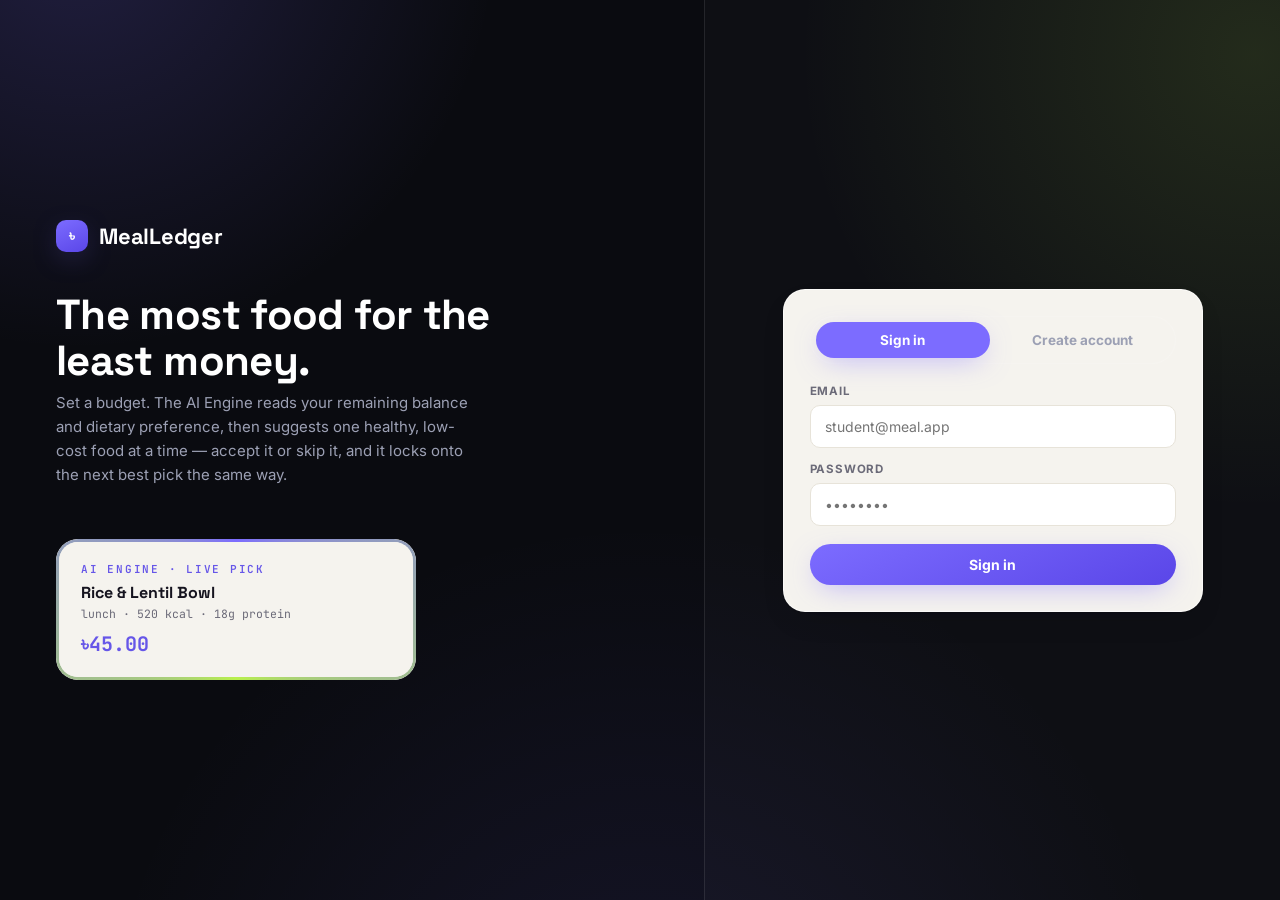
==== commit 226391e6: "update admin-acces" ====
--- a/frontend/admin.html
+++ b/frontend/admin.html
@@ -147,6 +147,7 @@
     t.classList.add('active');
     document.querySelectorAll('.page section').forEach((s) => { s.style.display = 'none'; });
     document.getElementById(`tab-${t.dataset.tab}`).style.display = 'block';
+    if (t.dataset.tab === 'approvals') loadApprovals();
     if (t.dataset.tab === 'users') loadUsers();
     if (t.dataset.tab === 'catalog') loadCatalog();
     if (t.dataset.tab === 'mealplans') loadMealPlans();
@@ -193,6 +194,61 @@
     }
   }
 
+  async function loadApprovals() {
+    const el = document.getElementById('approvalsList');
+    el.innerHTML = '<div class="empty">Loading…</div>';
+    try {
+      const { pending, isSuperAdmin } = await Api.adminApprovals();
+      document.getElementById('approvalsNote').textContent = isSuperAdmin
+        ? 'Approve or reject new Student and Admin accounts before they can sign in.'
+        : 'Approve or reject new Student accounts. Only the super admin can approve Admin accounts.';
+      if (!pending.length) { el.innerHTML = '<div class="empty">No pending signups right now.</div>'; return; }
+      el.innerHTML = pending.map((u) => `
+        <div class="meal-item">
+          <div>
+            <div class="name">${escapeHtml(u.name)} <span class="badge" style="margin-left:6px;">${u.role}</span></div>
+            <div class="meta">${escapeHtml(u.email)} · requested ${new Date(u.createdAt).toLocaleString()}</div>
+          </div>
+          <div style="display:flex; gap:8px;">
+            <button class="btn" data-approve="${u.userId}" style="padding:6px 14px; font-size:12px;">Approve</button>
+            <button class="btn danger" data-reject="${u.userId}" style="padding:6px 14px; font-size:12px;">Reject</button>
+          </div>
+        </div>`).join('');
+      el.querySelectorAll('button[data-approve]').forEach((btn) => {
+        btn.addEventListener('click', async () => {
+          btn.disabled = true;
+          try {
+            await Api.adminApproveUser(btn.dataset.approve);
+            showToast('Account approved.');
+            loadApprovals();
+            loadOverview();
+          } catch (err) {
+            showError('errorBanner', err.message);
+            btn.disabled = false;
+          }
+        });
+      });
+      el.querySelectorAll('button[data-reject]').forEach((btn) => {
+        btn.addEventListener('click', async () => {
+          if (!confirm('Reject this account request? This cannot be undone.')) return;
+          btn.disabled = true;
+          try {
+            await Api.adminRejectUser(btn.dataset.reject);
+            showToast('Account rejected.');
+            loadApprovals();
+            loadOverview();
+          } catch (err) {
+            showError('errorBanner', err.message);
+            btn.disabled = false;
+          }
+        });
+      });
+    } catch (err) {
+      showError('errorBanner', err.message);
+      el.innerHTML = '<div class="empty">Couldn\'t load pending signups.</div>';
+    }
+  }
+
   async function loadUsers() {
     const el = document.getElementById('userList');
     el.innerHTML = '<div class="empty">Loading…</div>';
